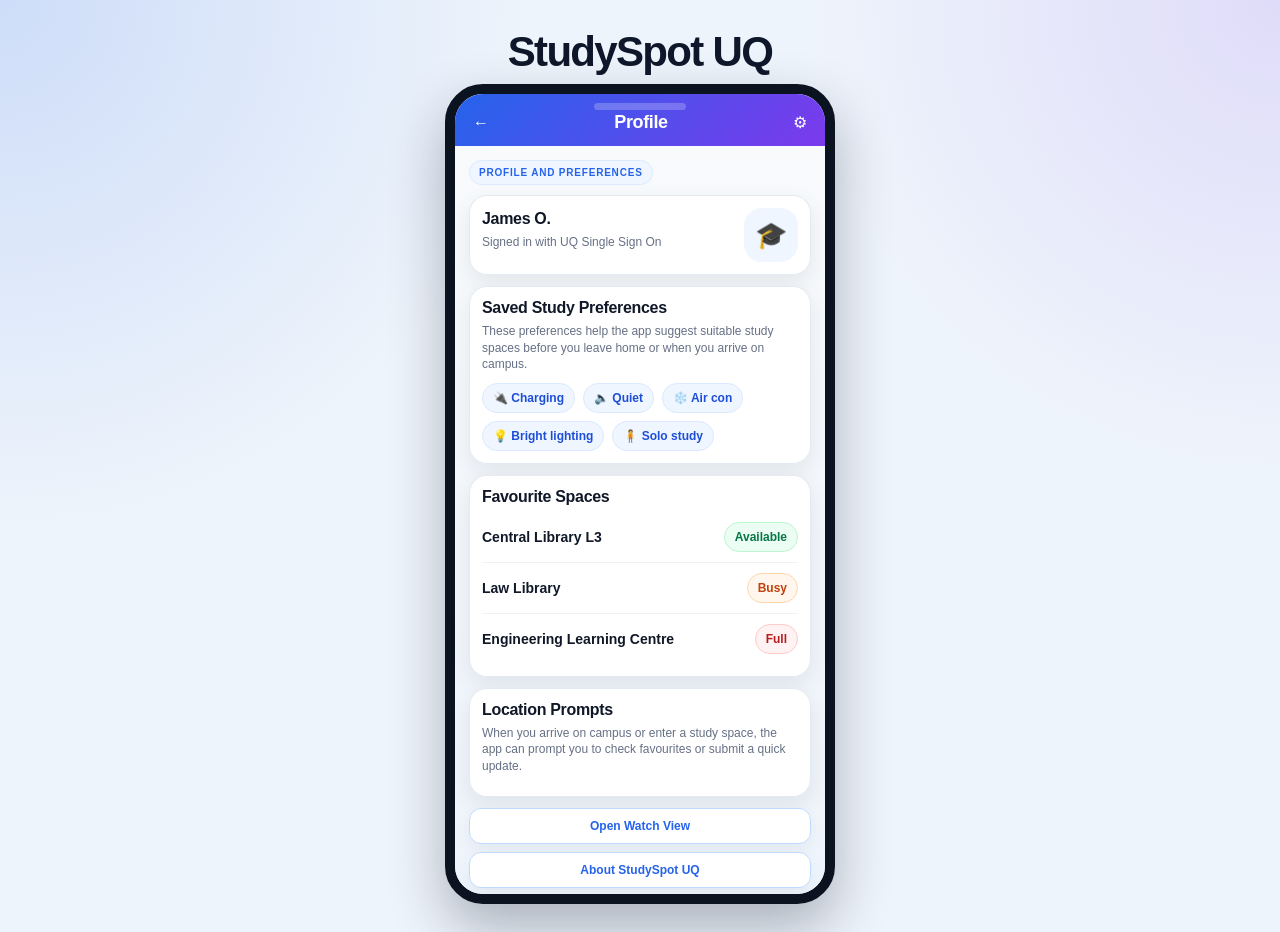
==== profile.html @ 6439a1bd "Add files via upload" ====
<!DOCTYPE html>
<html lang="en">
<head>
  <meta charset="UTF-8" />
  <meta name="viewport" content="width=device-width, initial-scale=1.0" />
  <title>StudySpot UQ - Profile</title>
  <link rel="stylesheet" href="styles.css" />
</head>

<body>
  <h1 class="page-title">StudySpot UQ</h1>

  <main class="app-shell">
    <section class="phone">
      <header class="phone-header">
        <a href="index.html">←</a>
        <span class="phone-title">Profile</span>
        <a href="alerts.html">⚙</a>
      </header>

      <div class="phone-content">
        <p class="screen-label">Profile and Preferences</p>

        <div class="card">
          <div class="row-between">
            <div>
              <p class="section-title">James O.</p>
              <p class="section-text">Signed in with UQ Single Sign On</p>
            </div>

            <div style="width:54px;height:54px;border-radius:18px;background:#eff6ff;display:flex;align-items:center;justify-content:center;font-size:26px;">🎓</div>
          </div>
        </div>

        <div class="card">
          <p class="section-title">Saved Study Preferences</p>
          <p class="section-text">These preferences help the app suggest suitable study spaces before you leave home or when you arrive on campus.</p>

          <div class="pill-row">
            <span class="pill">🔌 Charging</span>
            <span class="pill">🔈 Quiet</span>
            <span class="pill">❄️ Air con</span>
            <span class="pill">💡 Bright lighting</span>
            <span class="pill">🧍 Solo study</span>
          </div>
        </div>

        <div class="card">
          <p class="section-title">Favourite Spaces</p>

          <div class="tag-row">
            <span>Central Library L3</span>
            <span class="pill green">Available</span>
          </div>

          <div class="tag-row">
            <span>Law Library</span>
            <span class="pill orange">Busy</span>
          </div>

          <div class="tag-row">
            <span>Engineering Learning Centre</span>
            <span class="pill red">Full</span>
          </div>
        </div>

        <div class="card">
          <p class="section-title">Location Prompts</p>
          <p class="section-text">When you arrive on campus or enter a study space, the app can prompt you to check favourites or submit a quick update.</p>
        </div>

        <a class="secondary-button" href="watch.html">Open Watch View</a>
        <a class="secondary-button" href="about.html">About StudySpot UQ</a>
      </div>
    </section>
  </main>
</body>
</html>
---- styles.css ----
/* ------------------------------------------------------------
   StudySpot UQ - Multi-page Static HTML/CSS Mock-up
   To use a real campus map image:
   1. Save your image in this folder.
   2. Rename it to campus-map.png, or change the file name below.
------------------------------------------------------------ */

:root {
  --primary: #2563eb;
  --primary-dark: #1d4ed8;
  --primary-soft: #eff6ff;
  --accent: #7c3aed;
  --success: #16a34a;
  --warning: #f97316;
  --danger: #dc2626;
  --ink: #101828;
  --muted: #667085;
  --line: #e5e7eb;
  --page: #eef4fb;
  --card: #ffffff;
  --soft: #f8fafc;
  --shadow: 0 14px 35px rgba(15, 23, 42, 0.12);
  --small-shadow: 0 8px 22px rgba(15, 23, 42, 0.08);
  --campus-map-image: url("campus-map.png");
}

* {
  box-sizing: border-box;
  margin: 0;
  padding: 0;
  font-family: Inter, Arial, Helvetica, sans-serif;
}

body {
  min-height: 100vh;
  background:
    radial-gradient(circle at top left, rgba(37, 99, 235, 0.16), transparent 34%),
    radial-gradient(circle at top right, rgba(124, 58, 237, 0.13), transparent 30%),
    var(--page);
  color: var(--ink);
  padding: 28px;
}

a {
  color: inherit;
}

.page-title {
  text-align: center;
  margin-bottom: 8px;
  font-size: clamp(28px, 4vw, 42px);
  font-weight: 900;
  letter-spacing: -0.04em;
  color: #0f172a;
}

.app-shell {
  display: flex;
  justify-content: center;
  align-items: flex-start;
}

.phone {
  width: 100%;
  max-width: 390px;
  height: 820px;
  background: #f8fafc;
  border: 10px solid #0b1220;
  border-radius: 38px;
  overflow: hidden;
  box-shadow: 0 24px 55px rgba(15, 23, 42, 0.30);
  margin: 0 auto;
  display: flex;
  flex-direction: column;
  position: relative;
}

.phone::before {
  content: "";
  position: absolute;
  top: 9px;
  left: 50%;
  transform: translateX(-50%);
  width: 92px;
  height: 7px;
  border-radius: 99px;
  background: rgba(255, 255, 255, 0.22);
  z-index: 5;
}

.phone-header {
  background: linear-gradient(135deg, var(--primary), var(--accent));
  color: #ffffff;
  padding: 18px 18px 13px;
  display: flex;
  justify-content: space-between;
  align-items: center;
  box-shadow: 0 8px 18px rgba(37, 99, 235, 0.22);
}

.phone-header a {
  text-decoration: none;
}

.phone-title {
  font-size: 18px;
  font-weight: 900;
  letter-spacing: -0.02em;
}

.menu-icon {
  font-size: 22px;
  font-weight: 800;
}

.phone-content {
  flex: 1;
  min-height: 0;
  padding: 14px;
  padding-bottom: 22px;
  overflow-y: auto;
  overflow-x: hidden;
  -webkit-overflow-scrolling: touch;
  background: linear-gradient(180deg, #f8fafc, #eef4fb);
  scrollbar-width: thin;
}

.phone-content::-webkit-scrollbar {
  width: 6px;
}

.phone-content::-webkit-scrollbar-thumb {
  background: rgba(100, 116, 139, 0.35);
  border-radius: 999px;
}

.bottom-nav {
  display: flex;
  justify-content: space-around;
  align-items: center;
  background: rgba(255, 255, 255, 0.96);
  border-top: 1px solid var(--line);
  padding: 8px 0 9px;
  backdrop-filter: blur(14px);
}

.nav-item {
  color: #8a94a6;
  font-size: 12px;
  text-align: center;
  font-weight: 700;
  line-height: 1.35;
  text-decoration: none;
  min-width: 62px;
}

.nav-item.active {
  color: var(--primary);
}

.card {
  background: rgba(255, 255, 255, 0.96);
  padding: 12px;
  border-radius: 18px;
  margin-bottom: 11px;
  box-shadow: var(--small-shadow);
  border: 1px solid rgba(226, 232, 240, 0.9);
}

.screen-label {
  display: inline-flex;
  align-items: center;
  gap: 6px;
  font-size: 10px;
  font-weight: 900;
  color: var(--primary);
  margin-bottom: 10px;
  text-transform: uppercase;
  letter-spacing: 0.08em;
  background: var(--primary-soft);
  border: 1px solid #dbeafe;
  border-radius: 99px;
  padding: 6px 9px;
}

.section-title {
  font-size: 16px;
  font-weight: 900;
  margin-bottom: 6px;
  color: var(--ink);
  letter-spacing: -0.02em;
}

.section-text {
  font-size: 12px;
  color: var(--muted);
  line-height: 1.38;
  margin-bottom: 10px;
}

.primary-button,
.secondary-button,
.danger-button {
  display: block;
  width: 100%;
  border: none;
  border-radius: 12px;
  padding: 10px 12px;
  text-align: center;
  font-size: 12px;
  font-weight: 900;
  margin-top: 8px;
  text-decoration: none;
  transition: transform 0.15s ease, box-shadow 0.15s ease;
}

.primary-button {
  background: linear-gradient(135deg, var(--primary), var(--primary-dark));
  color: #ffffff;
  box-shadow: 0 10px 20px rgba(37, 99, 235, 0.24);
}

.secondary-button {
  background: #ffffff;
  color: var(--primary);
  border: 1px solid #bfdbfe;
  box-shadow: 0 6px 16px rgba(15, 23, 42, 0.05);
}

.danger-button {
  background: linear-gradient(135deg, #fff1f2, #ffe4e6);
  color: #be123c;
  border: 1px solid #fecdd3;
}

.primary-button:hover,
.secondary-button:hover,
.danger-button:hover {
  transform: translateY(-1px);
}

.pill-row {
  display: flex;
  flex-wrap: wrap;
  gap: 8px;
  margin-top: 10px;
}

.pill {
  background: var(--primary-soft);
  color: #1d4ed8;
  padding: 7px 10px;
  border-radius: 999px;
  font-size: 12px;
  font-weight: 800;
  border: 1px solid #dbeafe;
  display: inline-flex;
  align-items: center;
}

.pill.green {
  background: #ecfdf3;
  color: #067647;
  border-color: #bbf7d0;
}

.pill.orange {
  background: #fff7ed;
  color: #c2410c;
  border-color: #fed7aa;
}

.pill.red {
  background: #fef2f2;
  color: #b91c1c;
  border-color: #fecaca;
}

.pill.grey {
  background: #f8fafc;
  color: #475569;
  border-color: #e2e8f0;
}

.search-bar {
  display: block;
  background: #ffffff;
  border: 1px solid #dbe4f0;
  border-radius: 16px;
  padding: 13px 14px;
  color: #64748b;
  font-size: 14px;
  margin-bottom: 12px;
  box-shadow: 0 6px 16px rgba(15, 23, 42, 0.05);
  text-decoration: none;
}

.row-between {
  display: flex;
  justify-content: space-between;
  align-items: center;
  gap: 10px;
}

.small-caption {
  color: var(--muted);
  font-size: 12px;
  margin-top: 4px;
  line-height: 1.4;
}

/* ------------------------------------------------------------
   Home Screen
------------------------------------------------------------ */

.hero-card {
  background:
    linear-gradient(135deg, rgba(37, 99, 235, 0.96), rgba(124, 58, 237, 0.92)),
    radial-gradient(circle at top right, rgba(255, 255, 255, 0.30), transparent 30%);
  color: white;
  padding: 17px;
  border-radius: 20px;
  margin-bottom: 12px;
  box-shadow: 0 14px 26px rgba(37, 99, 235, 0.24);
  position: relative;
  overflow: hidden;
}

.hero-card::after {
  content: "";
  position: absolute;
  width: 120px;
  height: 120px;
  border-radius: 50%;
  background: rgba(255, 255, 255, 0.14);
  right: -44px;
  bottom: -54px;
}

.hero-card h2 {
  font-size: 22px;
  margin-bottom: 6px;
  letter-spacing: -0.04em;
  position: relative;
  z-index: 1;
}

.hero-card p {
  font-size: 12.5px;
  line-height: 1.38;
  opacity: 0.95;
  position: relative;
  z-index: 1;
}

.quick-action-grid {
  display: grid;
  grid-template-columns: 1fr 1fr;
  gap: 9px;
}

.quick-action {
  background: rgba(255, 255, 255, 0.96);
  border-radius: 16px;
  padding: 11px;
  min-height: 82px;
  box-shadow: var(--small-shadow);
  border: 1px solid rgba(226, 232, 240, 0.9);
  text-decoration: none;
  display: block;
}

.quick-icon {
  width: 31px;
  height: 31px;
  border-radius: 11px;
  display: flex;
  align-items: center;
  justify-content: center;
  background: var(--primary-soft);
  font-size: 17px;
  margin-bottom: 7px;
}

.quick-title {
  font-weight: 900;
  font-size: 12.5px;
  margin-bottom: 3px;
  color: #182230;
}

.quick-text {
  font-size: 10.5px;
  color: var(--muted);
  line-height: 1.3;
}

/* ------------------------------------------------------------
   Map Screen
   Replace campus-map.png with your real campus image name.
------------------------------------------------------------ */

.map-box {
  position: relative;
  height: 325px;
  background-image:
    linear-gradient(180deg, rgba(15, 23, 42, 0.12), rgba(15, 23, 42, 0.05)),
    var(--campus-map-image),
    linear-gradient(135deg, #bfdbfe, #bbf7d0);
  background-size: cover, cover, cover;
  background-position: center, center, center;
  border-radius: 22px;
  border: 1px solid rgba(148, 163, 184, 0.45);
  overflow: hidden;
  margin-bottom: 12px;
  box-shadow: var(--small-shadow);
}

.map-box::before {
  position: absolute;
  top: 14px;
  left: 14px;
  background: rgba(255, 255, 255, 0.88);
  color: #334155;
  border: 1px solid rgba(226, 232, 240, 0.9);
  padding: 7px 10px;
  border-radius: 99px;
  font-size: 11px;
  font-weight: 900;
  backdrop-filter: blur(8px);
  z-index: 1;
}

.building {
  position: absolute;
  background: rgba(255, 255, 255, 0.78);
  border: 1px solid rgba(148, 163, 184, 0.45);
  border-radius: 14px;
  color: #334155;
  font-size: 11px;
  padding: 8px;
  font-weight: 900;
  backdrop-filter: blur(8px);
}

.b1 { top: 70px; left: 150px; width: 115px; height: 64px; }
.b2 { top: 80px; right: 200px; width: 120px; height: 72px; }
.b3 { bottom: 80px; left: 10px; width: 130px; height: 80px; }
.b4 { bottom: 32px; right: 42px; width: 118px; height: 60px; }

.map-pin {
  position: absolute;
  width: 38px;
  height: 38px;
  border-radius: 50%;
  display: flex;
  align-items: center;
  justify-content: center;
  color: white;
  font-size: 16px;
  font-weight: 900;
  border: 4px solid white;
  box-shadow: 0 8px 18px rgba(15, 23, 42, 0.30);
  z-index: 2;
  text-decoration: none;
}

.map-pin::after {
  content: "";
  position: absolute;
  inset: -9px;
  border-radius: 999px;
  border: 2px solid rgba(255, 255, 255, 0.42);
}

.pin-green { background: var(--success); }
.pin-orange { background: var(--warning); }
.pin-red { background: var(--danger); }
.pin-blue { background: var(--primary); }

.pin-1 { top: 120px; left: 150px; }
.pin-2 { top: 130px; right: 200px; }
.pin-3 { bottom: 112px; left: 100px; }
.pin-4 { bottom: 72px; right: 92px; }

.map-preview-card {
  position: absolute;
  left: 14px;
  right: 14px;
  bottom: 14px;
  background: rgba(255, 255, 255, 0.94);
  border: 1px solid rgba(226, 232, 240, 0.95);
  border-radius: 20px;
  padding: 14px;
  box-shadow: 0 14px 28px rgba(15, 23, 42, 0.16);
  backdrop-filter: blur(14px);
  z-index: 3;
}

.map-preview-title {
  font-weight: 900;
  font-size: 15px;
  margin-bottom: 8px;
  color: #111827;
}

.mini-stat-row {
  display: flex;
  gap: 8px;
  flex-wrap: wrap;
}

.mini-stat {
  background: #f8fafc;
  color: #334155;
  padding: 7px 9px;
  border-radius: 11px;
  font-size: 12px;
  font-weight: 800;
  border: 1px solid #e2e8f0;
}

/* ------------------------------------------------------------
   Filter Screen
------------------------------------------------------------ */

.filter-group {
  margin-bottom: 16px;
}

.filter-title {
  font-size: 15px;
  font-weight: 900;
  margin-bottom: 9px;
  color: #111827;
}

.checkbox-list {
  display: grid;
  grid-template-columns: 1fr 1fr;
  gap: 9px;
}

.checkbox-pill {
  padding: 11px;
  border: 1px solid #dbe4f0;
  border-radius: 14px;
  background: #ffffff;
  font-size: 13px;
  color: #344054;
  font-weight: 800;
  box-shadow: 0 4px 10px rgba(15, 23, 42, 0.035);
}

.checkbox-pill.selected {
  background: var(--primary-soft);
  color: var(--primary-dark);
  border-color: #93c5fd;
}

.sort-box {
  border: 1px solid #dbe4f0;
  padding: 13px;
  border-radius: 14px;
  background: #ffffff;
  font-weight: 900;
  color: #344054;
  box-shadow: 0 4px 10px rgba(15, 23, 42, 0.035);
}

/* ------------------------------------------------------------
   Details Screen
------------------------------------------------------------ */

.details-header {
  background:
    linear-gradient(135deg, rgba(255, 255, 255, 0.96), rgba(239, 246, 255, 0.96));
  border-radius: 22px;
  padding: 18px;
  margin-bottom: 14px;
  border: 1px solid rgba(226, 232, 240, 0.9);
  box-shadow: var(--small-shadow);
}

.space-name {
  font-size: 23px;
  font-weight: 950;
  margin-bottom: 6px;
  color: #111827;
  letter-spacing: -0.04em;
}

.status-row {
  display: flex;
  gap: 8px;
  flex-wrap: wrap;
  margin-top: 10px;
}

.progress-track {
  width: 100%;
  height: 12px;
  background: #e5e7eb;
  border-radius: 999px;
  overflow: hidden;
  margin: 9px 0 5px;
}

.progress-fill {
  height: 100%;
  border-radius: 999px;
}

.progress-fill.capacity {
  width: 58%;
  background: linear-gradient(90deg, #facc15, var(--warning));
}

.progress-fill.noise {
  width: 32%;
  background: linear-gradient(90deg, #22c55e, var(--success));
}

.tag-row {
  display: flex;
  justify-content: space-between;
  align-items: center;
  padding: 10px 0;
  border-bottom: 1px solid #eef2f6;
  font-size: 14px;
  font-weight: 700;
  gap: 10px;
}

.tag-row:last-child {
  border-bottom: none;
}

.tag-actions {
  display: flex;
  gap: 8px;
  color: #64748b;
}

/* ------------------------------------------------------------
   Submit Update Screen
------------------------------------------------------------ */

.slider-box {
  margin-bottom: 18px;
}

.fake-slider {
  height: 10px;
  background: #e5e7eb;
  border-radius: 999px;
  position: relative;
  margin: 13px 0 9px;
}

.fake-slider-fill {
  height: 10px;
  border-radius: 999px;
  background: linear-gradient(90deg, var(--primary), var(--accent));
}

.slider-capacity { width: 62%; }
.slider-noise { width: 35%; }

.fake-knob {
  width: 23px;
  height: 23px;
  background: #ffffff;
  border: 4px solid var(--primary);
  border-radius: 50%;
  position: absolute;
  top: -7px;
  box-shadow: 0 3px 9px rgba(15, 23, 42, 0.22);
}

.knob-capacity { left: 58%; }
.knob-noise { left: 31%; }

.slider-label-row {
  display: flex;
  justify-content: space-between;
  color: #64748b;
  font-size: 12px;
  font-weight: 800;
}

/* ------------------------------------------------------------
   Quiet Reminder
------------------------------------------------------------ */

.quiet-panel {
  background:
    linear-gradient(135deg, #fff7ed, #ffedd5);
  border: 1px solid #fed7aa;
  border-radius: 22px;
  padding: 20px;
  text-align: center;
  margin-bottom: 14px;
  box-shadow: var(--small-shadow);
}

.quiet-icon {
  font-size: 52px;
  margin-bottom: 10px;
}

.location-select {
  background: #ffffff;
  border: 1px solid #dbe4f0;
  border-radius: 14px;
  padding: 13px;
  font-weight: 900;
  margin: 12px 0;
  text-align: left;
}

.notification-preview {
  background: linear-gradient(135deg, #111827, #334155);
  color: white;
  border-radius: 18px;
  padding: 15px;
  margin-top: 12px;
  font-size: 13px;
  line-height: 1.5;
  text-align: left;
  box-shadow: 0 12px 24px rgba(15, 23, 42, 0.24);
}

/* ------------------------------------------------------------
   Quick Capacity List
------------------------------------------------------------ */

.space-list-card {
  background: rgba(255, 255, 255, 0.96);
  border-radius: 18px;
  padding: 15px;
  margin-bottom: 11px;
  border: 1px solid rgba(226, 232, 240, 0.95);
  box-shadow: var(--small-shadow);
  text-decoration: none;
  display: block;
}

.capacity-dot {
  width: 16px;
  height: 16px;
  border-radius: 50%;
  flex-shrink: 0;
  box-shadow: 0 0 0 5px rgba(15, 23, 42, 0.05);
}

.dot-green { background: var(--success); }
.dot-orange { background: var(--warning); }
.dot-red { background: var(--danger); }

.space-list-title {
  font-weight: 950;
  color: #111827;
  letter-spacing: -0.02em;
}

.space-list-meta {
  color: #64748b;
  font-size: 12px;
  margin-top: 4px;
  font-weight: 700;
}

/* ------------------------------------------------------------
   Watch
------------------------------------------------------------ */

.watch-wrap {
  display: flex;
  justify-content: center;
  padding: 26px 0;
}

.watch {
  width: 245px;
  height: 300px;
  background: linear-gradient(135deg, #111827, #374151);
  border-radius: 58px;
  padding: 18px;
  box-shadow: 0 18px 32px rgba(15, 23, 42, 0.32);
  color: white;
  border: 8px solid #4b5563;
}

.watch-screen {
  height: 100%;
  border-radius: 40px;
  background:
    radial-gradient(circle at top, rgba(37, 99, 235, 0.28), transparent 36%),
    #020617;
  padding: 18px 14px;
  overflow: hidden;
}

.watch-title {
  text-align: center;
  font-weight: 950;
  font-size: 17px;
  margin-bottom: 14px;
  letter-spacing: -0.03em;
}

.watch-row {
  display: flex;
  align-items: center;
  justify-content: space-between;
  background: rgba(30, 41, 59, 0.94);
  border: 1px solid rgba(148, 163, 184, 0.22);
  border-radius: 15px;
  padding: 10px;
  margin-bottom: 9px;
  font-size: 12px;
  font-weight: 900;
}

.watch-status {
  width: 12px;
  height: 12px;
  border-radius: 50%;
  margin-left: 8px;
  box-shadow: 0 0 0 4px rgba(255, 255, 255, 0.08);
}

.watch-mini-detail {
  background: rgba(37, 99, 235, 0.22);
  border: 1px solid rgba(96, 165, 250, 0.55);
  border-radius: 18px;
  padding: 11px;
  margin-top: 12px;
  text-align: center;
  font-size: 12px;
  line-height: 1.45;
  font-weight: 700;
}

/* ------------------------------------------------------------
   About
------------------------------------------------------------ */

.feature-list {
  list-style: none;
  display: grid;
  gap: 9px;
  margin-top: 10px;
}

.feature-list li {
  background: #f8fafc;
  border: 1px solid #e5e7eb;
  border-radius: 14px;
  padding: 11px;
  font-size: 13px;
  color: #344054;
  font-weight: 800;
}

@media (max-width: 420px) {
  body {
    padding: 12px;
  }

  .phone {
    max-width: 100%;
  }
}
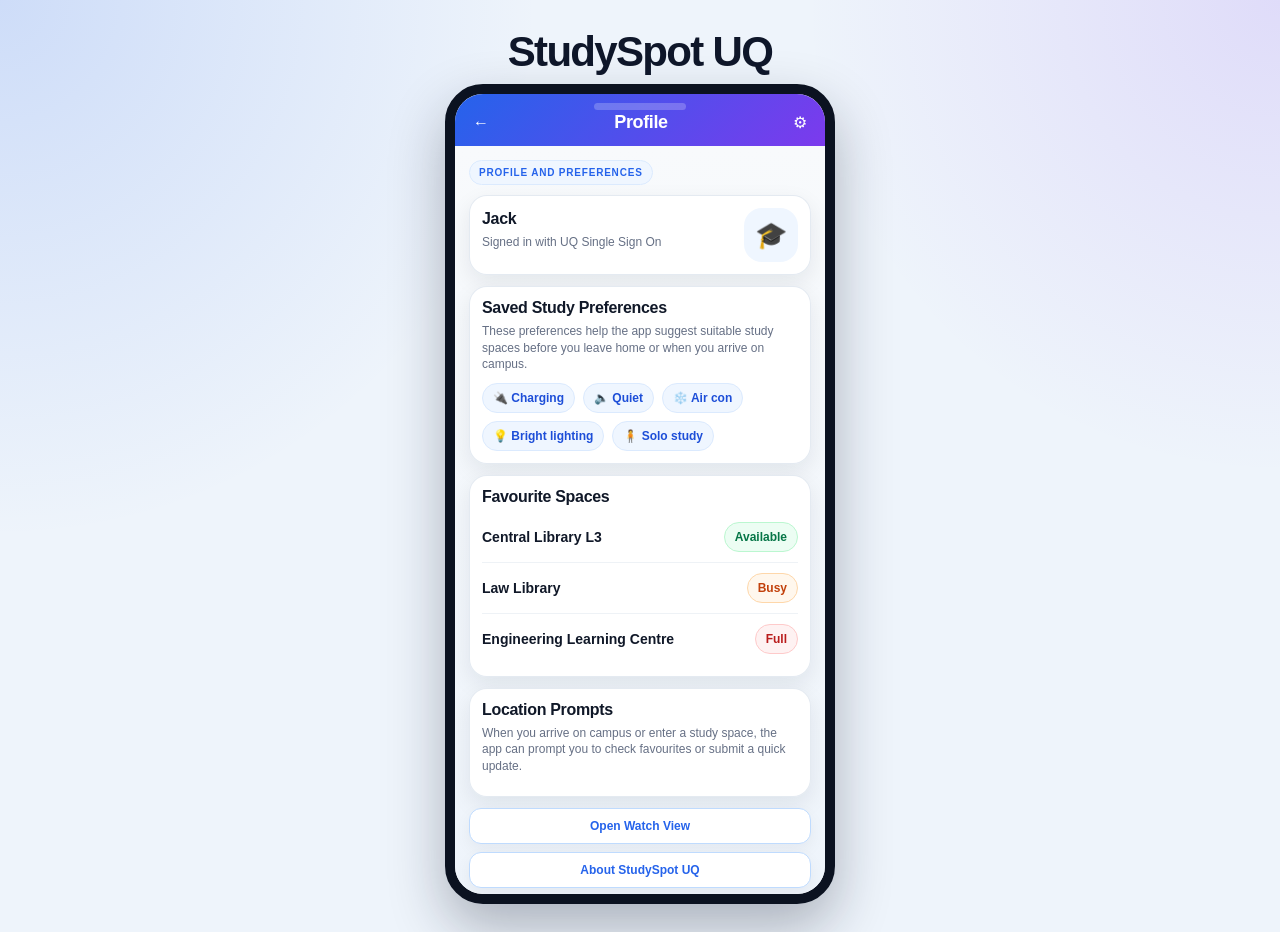
==== commit e76a0405: "Update profile.html" ====
--- a/profile.html
+++ b/profile.html
@@ -24,7 +24,7 @@
         <div class="card">
           <div class="row-between">
             <div>
-              <p class="section-title">James O.</p>
+              <p class="section-title">Jack</p>
               <p class="section-text">Signed in with UQ Single Sign On</p>
             </div>
 
@@ -75,4 +75,4 @@
     </section>
   </main>
 </body>
-</html>+</html>
